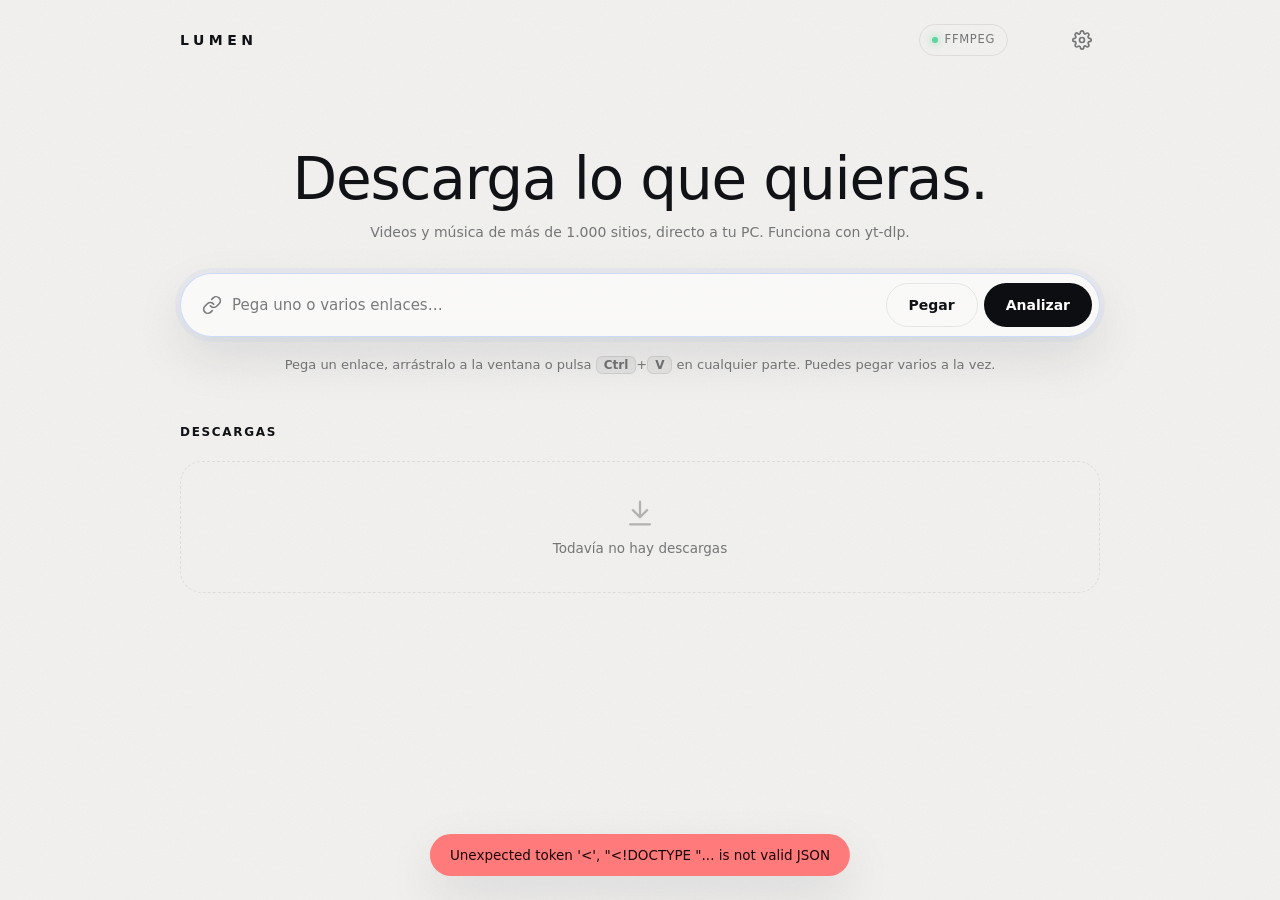
==== web/index.html @ 780bcc33 "Lumen 1.0.0: interfaz de escritorio para yt-dlp Video o audio con tamaño estimado por calidad, fragm" ====
<!doctype html>
<html lang="es">
<head>
<meta charset="utf-8">
<meta name="viewport" content="width=device-width, initial-scale=1">
<title>Lumen</title>
<link rel="icon" href="icon.svg">
<link rel="stylesheet" href="style.css">
</head>
<body class="booting">
<div class="aura" id="aura" aria-hidden="true"><i class="a1"></i><i class="a2"></i><i class="a3"></i></div>
<div class="wrap">
  <header>
    <h1>Lumen</h1>
    <div class="spacer"></div>
    <div class="pill" id="ffpill"><i class="dot" id="ffdot"></i><span id="fftext">ffmpeg</span></div>
    <button class="icon-btn" id="themeBtn" title="Cambiar tema"></button>
    <button class="icon-btn" id="settingsBtn" title="Ajustes"><svg width="20" height="20" viewBox="0 0 24 24" fill="none" stroke="currentColor" stroke-width="2" stroke-linecap="round" stroke-linejoin="round"><circle cx="12" cy="12" r="3"/><path d="M19.4 15a1.65 1.65 0 0 0 .33 1.82l.06.06a2 2 0 1 1-2.83 2.83l-.06-.06a1.65 1.65 0 0 0-1.82-.33 1.65 1.65 0 0 0-1 1.51V21a2 2 0 1 1-4 0v-.09A1.65 1.65 0 0 0 9 19.4a1.65 1.65 0 0 0-1.82.33l-.06.06a2 2 0 1 1-2.83-2.83l.06-.06A1.65 1.65 0 0 0 4.68 15a1.65 1.65 0 0 0-1.51-1H3a2 2 0 1 1 0-4h.09A1.65 1.65 0 0 0 4.6 9a1.65 1.65 0 0 0-.33-1.82l-.06-.06a2 2 0 1 1 2.83-2.83l.06.06A1.65 1.65 0 0 0 9 4.68a1.65 1.65 0 0 0 1-1.51V3a2 2 0 1 1 4 0v.09a1.65 1.65 0 0 0 1 1.51 1.65 1.65 0 0 0 1.82-.33l.06-.06a2 2 0 1 1 2.83 2.83l-.06.06A1.65 1.65 0 0 0 19.4 9a1.65 1.65 0 0 0 1.51 1H21a2 2 0 1 1 0 4h-.09a1.65 1.65 0 0 0-1.51 1z"/></svg></button>
  </header>

  <div class="clip-banner hidden" id="clipBanner">
    <svg width="18" height="18" viewBox="0 0 24 24" fill="none" stroke="currentColor" stroke-width="2" stroke-linecap="round" stroke-linejoin="round"><rect x="8" y="2" width="8" height="4" rx="1"/><path d="M16 4h2a2 2 0 0 1 2 2v14a2 2 0 0 1-2 2H6a2 2 0 0 1-2-2V6a2 2 0 0 1 2-2h2"/></svg>
    <span id="clipText"></span>
    <button class="btn small primary" id="clipUse">Usar</button>
    <button class="icon-btn" id="clipClose" title="Ignorar"><svg width="16" height="16" viewBox="0 0 24 24" fill="none" stroke="currentColor" stroke-width="2.2" stroke-linecap="round"><path d="M18 6 6 18M6 6l12 12"/></svg></button>
  </div>

  <section class="hero" id="hero">
    <h2>Descarga lo que quieras.</h2>
    <p>Videos y música de más de 1.000 sitios, directo a tu PC. Funciona con yt-dlp.</p>
  </section>

  <section class="card url-card" id="urlCard">
    <label class="url-field">
      <svg width="20" height="20" viewBox="0 0 24 24" fill="none" stroke="currentColor" stroke-width="2" stroke-linecap="round" stroke-linejoin="round"><path d="M10 13a5 5 0 0 0 7.54.54l3-3a5 5 0 0 0-7.07-7.07l-1.72 1.71"/><path d="M14 11a5 5 0 0 0-7.54-.54l-3 3a5 5 0 0 0 7.07 7.07l1.71-1.71"/></svg>
      <input id="url" type="text" placeholder="Pega uno o varios enlaces…" autocomplete="off" spellcheck="false" autofocus>
    </label>
    <button class="btn ghost" id="paste">Pegar</button>
    <button class="btn primary" id="analyze">Analizar</button>
  </section>

  <section class="welcome" id="welcome">
    <p>Pega un enlace, arrástralo a la ventana o pulsa <kbd>Ctrl</kbd>+<kbd>V</kbd> en cualquier parte. Puedes pegar varios a la vez.</p>
  </section>

  <section class="card panel skeleton hidden" id="skeleton" aria-label="Analizando enlace">
    <div class="panel-top">
      <div class="media sk"><img id="skThumb" alt=""></div>
      <div class="meta">
        <h2 class="sk-title hidden" id="skTitle"></h2>
        <p class="sub sk-sub hidden" id="skSub"></p>
        <div class="sk line w85 sk-t"></div>
        <div class="sk line w45 sk-t"></div>
        <div class="sk pillsk w40"></div>
        <div class="sk-chips"><i class="sk"></i><i class="sk"></i><i class="sk"></i><i class="sk"></i><i class="sk"></i></div>
        <div class="sk pillsk w100"></div>
        <div class="sk pillsk w100 big"></div>
      </div>
    </div>
  </section>

  <section class="card panel hidden" id="panel">
    <button class="icon-btn panel-close" id="panelClose" title="Cerrar"><svg width="16" height="16" viewBox="0 0 24 24" fill="none" stroke="currentColor" stroke-width="2.2" stroke-linecap="round"><path d="M18 6 6 18M6 6l12 12"/></svg></button>
    <div class="panel-top">
      <div class="media-wrap">
      <canvas class="ambient-glow" id="ambGlow" width="64" height="36" aria-hidden="true"></canvas>
      <div class="media" id="media">
        <img id="thumb" alt="">
        <video id="clipVideo" class="hidden" playsinline disablepictureinpicture></video>
        <div class="pv-wait hidden" id="pvWait"><i class="spin"></i></div>
        <div class="pv-controls hidden" id="pvControls">
          <button class="pv-btn" id="pvPlay" title="Pausa"></button>
          <div class="pv-bar" id="pvBar"><i id="pvFill"></i></div>
          <span id="pvTime">0:00</span>
          <button class="pv-btn" id="pvMute" title="Silenciar"></button>
        </div>
        <span class="badge clip-badge hidden" id="clipBadge"></span>
        <button class="icon-btn media-close hidden" id="clipVideoClose" title="Cerrar vista previa"><svg width="14" height="14" viewBox="0 0 24 24" fill="none" stroke="currentColor" stroke-width="2.4" stroke-linecap="round"><path d="M18 6 6 18M6 6l12 12"/></svg></button>
        <div class="media-loading hidden" id="mediaLoading"><i class="spin"></i><span>Preparando vista previa…</span></div>
        <div class="media-stack"><svg width="40" height="40" viewBox="0 0 24 24" fill="none" stroke="currentColor" stroke-width="1.6" stroke-linecap="round" stroke-linejoin="round"><path d="M10 13a5 5 0 0 0 7.54.54l3-3a5 5 0 0 0-7.07-7.07l-1.72 1.71"/><path d="M14 11a5 5 0 0 0-7.54-.54l-3 3a5 5 0 0 0 7.07 7.07l1.71-1.71"/></svg></div>
        <span class="badge left hidden" id="plbadge"></span>
        <span class="badge hidden" id="dur"></span>
      </div>
      </div>
      <div class="meta">
        <h2 id="title"></h2>
        <p class="sub" id="sub"></p>

        <div class="seg" id="mode">
          <button data-v="video" class="on"><svg width="16" height="16" viewBox="0 0 24 24" fill="none" stroke="currentColor" stroke-width="2" stroke-linecap="round" stroke-linejoin="round"><rect x="2" y="5" width="14" height="14" rx="2"/><path d="m22 8-6 4 6 4V8z"/></svg>Video</button>
          <button data-v="audio"><svg width="16" height="16" viewBox="0 0 24 24" fill="none" stroke="currentColor" stroke-width="2" stroke-linecap="round" stroke-linejoin="round"><path d="M9 18V5l12-2v13"/><circle cx="6" cy="18" r="3"/><circle cx="18" cy="16" r="3"/></svg>Solo audio</button>
        </div>

        <div class="row" id="qualityRow"><label>Calidad</label><div class="chips" id="quality"></div></div>
        <div class="row hidden" id="afmtRow"><label>Formato</label><div class="chips" id="afmt"></div></div>

        <div class="toggles">
          <label class="check"><input type="checkbox" id="meta"> Portada y metadatos</label>
          <label class="check" id="subsWrap"><input type="checkbox" id="subs"> Subtítulos (es/en)</label>
          <label class="check" id="clipWrap"><input type="checkbox" id="clipOn"> Solo un fragmento</label>
        </div>

        <div class="clip hidden" id="clipBody">
          <div class="range" id="range">
            <div class="scrub" id="scrub">
              <div class="scrub-frame" id="scrubFrame"><img id="scrubImg" alt=""><i class="spin"></i></div>
              <span id="scrubTime">0:00</span>
            </div>
            <div class="range-fill" id="rangeFill"></div>
            <input type="range" id="rStart" min="0" step="1" aria-label="Inicio">
            <input type="range" id="rEnd" min="0" step="1" aria-label="Fin">
          </div>
          <div class="clip-times">
            <label>Inicio <input id="tStart" inputmode="numeric"></label>
            <span id="clipLen"></span>
            <label>Fin <input id="tEnd" inputmode="numeric"></label>
          </div>
          <div class="clip-actions">
            <button type="button" class="btn small ghost" id="clipPreview">
              <svg width="14" height="14" viewBox="0 0 24 24" fill="currentColor"><path d="M8 5v14l11-7z"/></svg>
              <span>Ver el fragmento</span>
            </button>
            <span id="clipNote">Pasa el cursor por la barra para ver cada momento</span>
          </div>
        </div>

        <div class="folder">
          <svg width="18" height="18" viewBox="0 0 24 24" fill="none" stroke="currentColor" stroke-width="2" stroke-linecap="round" stroke-linejoin="round"><path d="M3 7a2 2 0 0 1 2-2h4l2 2h8a2 2 0 0 1 2 2v8a2 2 0 0 1-2 2H5a2 2 0 0 1-2-2z"/></svg>
          <span id="folder"></span>
          <button id="pick">Cambiar</button>
        </div>

        <button class="btn primary big" id="download">
          <span class="dl-main">
            <svg width="18" height="18" viewBox="0 0 24 24" fill="none" stroke="currentColor" stroke-width="2.4" stroke-linecap="round" stroke-linejoin="round"><path d="M12 4v11m-5-5 5 5 5-5M5 20h14"/></svg>
            <span id="dlText">Descargar</span>
          </span>
          <span class="dl-done">
            <svg class="checkdraw" width="20" height="20" viewBox="0 0 24 24" fill="none" stroke="currentColor" stroke-width="2.6" stroke-linecap="round" stroke-linejoin="round"><path d="M5 12.5l4.5 4.5L19 7.5"/></svg>
            Añadido a la cola
          </span>
        </button>
      </div>
    </div>

    <div class="entries hidden" id="entriesBox">
      <div class="entries-head">
        <span id="selCount"></span>
        <div class="spacer"></div>
        <button class="link" id="selAll">Todos</button>
        <button class="link" id="selNone">Ninguno</button>
      </div>
      <div class="entries-list" id="entries"></div>
    </div>
  </section>

  <div class="list-head">
    <h3>Descargas</h3><span class="count" id="count"></span>
    <div class="spacer"></div>
    <label class="search hidden" id="searchWrap">
      <svg width="15" height="15" viewBox="0 0 24 24" fill="none" stroke="currentColor" stroke-width="2.2" stroke-linecap="round"><circle cx="11" cy="11" r="7"/><path d="m20 20-3.5-3.5"/></svg>
      <input id="search" placeholder="Buscar en el historial" spellcheck="false">
    </label>
    <button class="link hidden" id="clear">Borrar historial</button>
  </div>
  <div class="jobs" id="jobs"></div>
  <div class="empty" id="empty">
    <svg width="34" height="34" viewBox="0 0 24 24" fill="none" stroke="currentColor" stroke-width="1.6" stroke-linecap="round" stroke-linejoin="round"><path d="M12 4v11m-5-5 5 5 5-5M5 20h14"/></svg>
    <span>Todavía no hay descargas</span>
  </div>
  <div class="empty hidden" id="noResults"><span>Nada coincide con tu búsqueda</span></div>
</div>

<div class="drop" id="drop"><div><svg width="44" height="44" viewBox="0 0 24 24" fill="none" stroke="currentColor" stroke-width="1.8" stroke-linecap="round" stroke-linejoin="round"><path d="M12 4v11m-5-5 5 5 5-5M5 20h14"/></svg>Suelta el enlace aquí</div></div>

<dialog id="settings">
  <form method="dialog" class="settings">
    <div class="settings-head">
      <h2>Ajustes</h2>
      <button type="button" class="icon-btn" id="settingsClose" title="Cerrar"><svg width="18" height="18" viewBox="0 0 24 24" fill="none" stroke="currentColor" stroke-width="2.2" stroke-linecap="round"><path d="M18 6 6 18M6 6l12 12"/></svg></button>
    </div>

    <div class="field">
      <label>Tema</label>
      <div class="seg small" id="sTheme"><button type="button" data-v="system">Sistema</button><button type="button" data-v="light">Claro</button><button type="button" data-v="dark">Oscuro</button></div>
    </div>
    <div class="field">
      <label>Descargas a la vez</label>
      <div class="seg small" id="sParallel"><button type="button" data-v="1">1</button><button type="button" data-v="2">2</button><button type="button" data-v="3">3</button><button type="button" data-v="4">4</button><button type="button" data-v="5">5</button></div>
    </div>
    <div class="field">
      <label for="sRate">Límite de velocidad</label>
      <div class="inline"><input type="number" id="sRate" min="0" step="0.5"> <span>MB/s · 0 = sin límite</span></div>
    </div>
    <div class="field">
      <label for="sTemplate">Nombre de los archivos</label>
      <select id="sTemplate">
        <option value="title_id">Título [id]</option>
        <option value="title">Título</option>
        <option value="channel_title">Canal - Título</option>
        <option value="date_title">Fecha Título</option>
        <option value="custom">Personalizado…</option>
      </select>
      <input id="sCustom" class="hidden" placeholder="%(uploader)s/%(title)s" spellcheck="false">
      <small id="sTemplateHint"></small>
    </div>
    <div class="field">
      <label for="sCookies">Usar sesión del navegador</label>
      <select id="sCookies">
        <option value="">No usar</option>
        <option value="firefox">Firefox</option>
        <option value="chrome">Chrome</option>
        <option value="edge">Edge</option>
        <option value="brave">Brave</option>
        <option value="opera">Opera</option>
        <option value="vivaldi">Vivaldi</option>
      </select>
      <small>Para videos privados, con restricción de edad o solo para miembros. Con Chrome, Edge o Brave, el navegador tiene que estar cerrado; Firefox funciona abierto.</small>
    </div>
    <div class="field toggles col">
      <label class="check"><input type="checkbox" id="sNotify"> Notificar cuando termine una descarga</label>
      <label class="check"><input type="checkbox" id="sSound"> Sonido al terminar</label>
      <label class="check"><input type="checkbox" id="sClipboard"> Detectar enlaces copiados</label>
      <label class="check"><input type="checkbox" id="sAmbient"> Modo ambiente: el fondo toma los colores del video</label>
    </div>
    <div class="field version">
      <span id="sVersion"></span>
      <button type="button" class="btn small ghost" id="update">Buscar actualización</button>
    </div>
  </form>
</dialog>

<div class="toast" id="toast"></div>
<script src="app.js"></script>
</body>
</html>
---- web/style.css ----
/* ==========================================================================
   Tema: cambia estas variables para re-estilizar toda la app.
   Estilo "aura": fondo negro que se ilumina con los colores de cada video,
   superficies de cristal, tipografía fina y botones píldora blancos.
   ========================================================================== */
:root {
  --font: "Segoe UI Variable Text", "Segoe UI", system-ui, -apple-system, sans-serif;
  --font-display: "Segoe UI Variable Display", "Segoe UI", system-ui, -apple-system, sans-serif;
  --radius: 22px;
  --radius-md: 14px;
  --radius-sm: 10px;
  --pill: 999px;

  --bg: #000;
  /* Luces del fondo: apagadas hasta que hay un video; el modo ambiente las
     enciende con sus colores (ver paintAmbient en app.js). */
  --aura-1: rgba(0, 0, 0, 0);
  --aura-2: rgba(0, 0, 0, 0);
  --aura-3: rgba(0, 0, 0, 0);
  --surface: rgba(255, 255, 255, .045);
  --surface-solid: #111216;
  --surface-2: rgba(255, 255, 255, .06);
  --surface-3: rgba(255, 255, 255, .11);
  --border: rgba(255, 255, 255, .09);
  --text: #f4f5f8;
  --muted: rgba(235, 238, 245, .55);
  --accent: #ff8a3d;
  --accent-2: #5b8dff;
  --grad: linear-gradient(90deg, #ff7a1a, #ff9b55 35%, #7aa2ff 70%, #4f7cff);
  --accent-soft: rgba(255, 255, 255, .08);
  --primary-bg: #fff;
  --primary-fg: #0a0a0c;
  --ok: #5fd4a0;
  --warn: #f5b84a;
  --err: #ff7a7a;
  --shadow: 0 20px 60px rgba(0, 0, 0, .45);
  --overlay: rgba(4, 4, 6, .65);
  --blur: blur(22px) saturate(140%);
  color-scheme: dark;
}
@media (prefers-color-scheme: light) {
  :root:not([data-theme="dark"]) {
    --bg: #f2f1ef;
    --surface: rgba(255, 255, 255, .62);
    --surface-solid: #fbfbfa;
    --surface-2: rgba(10, 12, 20, .05);
    --surface-3: rgba(10, 12, 20, .10);
    --border: rgba(10, 12, 20, .08);
    --text: #111216;
    --muted: rgba(17, 18, 22, .55);
    --accent: #e8661a;
    --accent-2: #3d6cf0;
    --accent-soft: rgba(10, 12, 20, .06);
    --primary-bg: #0d0e12;
    --primary-fg: #fff;
    --shadow: 0 20px 50px rgba(30, 30, 40, .10);
    --overlay: rgba(242, 241, 239, .7);
    color-scheme: light;
  }
}
:root[data-theme="light"] {
  --bg: #f2f1ef;
  --surface: rgba(255, 255, 255, .62);
  --surface-solid: #fbfbfa;
  --surface-2: rgba(10, 12, 20, .05);
  --surface-3: rgba(10, 12, 20, .10);
  --border: rgba(10, 12, 20, .08);
  --text: #111216;
  --muted: rgba(17, 18, 22, .55);
  --accent: #e8661a;
  --accent-2: #3d6cf0;
  --accent-soft: rgba(10, 12, 20, .06);
  --primary-bg: #0d0e12;
  --primary-fg: #fff;
  --shadow: 0 20px 50px rgba(30, 30, 40, .10);
  --overlay: rgba(242, 241, 239, .7);
  color-scheme: light;
}

/* Registradas como colores para que el cambio de tono (tema o modo ambiente)
   sea un fundido suave en lugar de un salto. */
@property --aura-1 { syntax: "<color>"; inherits: true; initial-value: transparent; }
@property --aura-2 { syntax: "<color>"; inherits: true; initial-value: transparent; }
@property --aura-3 { syntax: "<color>"; inherits: true; initial-value: transparent; }
/* lento a propósito: las luces se encienden y apagan poco a poco */
:root { transition: --aura-1 2.2s ease, --aura-2 2.4s ease, --aura-3 2.6s ease; }

/* ==========================================================================
   Base
   ========================================================================== */
* { box-sizing: border-box; }
html, body { margin: 0; }
body {
  background: var(--bg);
  color: var(--text);
  font: 15px/1.5 var(--font);
  min-height: 100vh;
  -webkit-font-smoothing: antialiased;
}
button, input, select { font: inherit; color: inherit; }
button { cursor: pointer; border: 0; background: none; }
button:disabled { cursor: not-allowed; opacity: .45; }
:focus-visible { outline: 2px solid var(--accent-2); outline-offset: 2px; }
.hidden { display: none !important; }
.spacer { flex: 1; }
kbd { font: 600 12px var(--font); padding: 1px 7px; border-radius: 6px; background: var(--surface-2); border: 1px solid var(--border); }
code { font-size: 11.5px; padding: 0 4px; border-radius: 4px; background: var(--surface-2); }
::-webkit-scrollbar { width: 10px; height: 10px; }
::-webkit-scrollbar-thumb { background: var(--surface-3); border-radius: 99px; border: 2px solid transparent; background-clip: padding-box; }

/* luces difusas de fondo */
.aura { position: fixed; inset: 0; z-index: -1; overflow: hidden; pointer-events: none; }
.aura i { position: absolute; border-radius: 50%; will-change: transform; }
.aura .a1 { width: 75vmax; height: 55vmax; left: -18vmax; bottom: -24vmax;
  background: radial-gradient(closest-side, var(--aura-1), transparent); animation: drift1 26s ease-in-out infinite alternate; }
.aura .a2 { width: 65vmax; height: 60vmax; right: -24vmax; top: -10vmax;
  background: radial-gradient(closest-side, var(--aura-2), transparent); animation: drift2 32s ease-in-out infinite alternate; }
.aura .a3 { width: 40vmax; height: 30vmax; left: 30vw; top: 35vh;
  background: radial-gradient(closest-side, var(--aura-3), transparent); animation: drift3 22s ease-in-out infinite alternate; }
@keyframes drift1 { to { transform: translate(12vw, -10vh) rotate(25deg) scale(1.1); } }
@keyframes drift2 { to { transform: translate(-10vw, 14vh) rotate(-20deg) scale(.92); } }
@keyframes drift3 { to { transform: translate(-18vw, -12vh) scale(1.25); } }
/* grano sutil para que el degradado no tenga bandas */
.aura::after { content: ""; position: absolute; inset: 0; opacity: .06; mix-blend-mode: overlay;
  background-image: url("data:image/svg+xml,%3Csvg xmlns='http://www.w3.org/2000/svg' width='140' height='140'%3E%3Cfilter id='n'%3E%3CfeTurbulence type='fractalNoise' baseFrequency='.9' numOctaves='2'/%3E%3C/filter%3E%3Crect width='100%25' height='100%25' filter='url(%23n)'/%3E%3C/svg%3E"); }
.aura.busy .a1, .aura.busy .a2 { animation-duration: 9s, 11s; }

.wrap { max-width: 960px; margin: 0 auto; padding: 0 20px 60px; position: relative; }

/* header */
header { display: flex; align-items: center; gap: 10px; padding: 22px 0 10px; }
header h1 { font: 600 14px/1 var(--font); letter-spacing: .32em; text-transform: uppercase; margin: 0; transition: text-shadow .4s; }
header h1.busy { animation: glowtext 2.4s ease-in-out infinite; }
@keyframes glowtext { 50% { text-shadow: 0 0 14px rgba(255, 138, 61, .7), 0 0 28px rgba(91, 141, 255, .45); } }
header h1 span { color: var(--muted); font-weight: 400; }
.pill { display: inline-flex; align-items: center; gap: 7px; padding: 6px 12px; border-radius: var(--pill);
  border: 1px solid var(--border); font-size: 11.5px; letter-spacing: .06em; text-transform: uppercase; color: var(--muted); }
.dot { width: 6px; height: 6px; border-radius: 50%; background: var(--ok); box-shadow: 0 0 8px var(--ok); }
.dot.bad { background: var(--warn); box-shadow: 0 0 8px var(--warn); }

/* bienvenida */
.hero { text-align: center; padding: 9vh 0 30px; }
.hero h2 { font: 300 clamp(36px, 6vw, 58px)/1.05 var(--font-display); letter-spacing: -.02em; margin: 0 0 12px; }
.hero p { margin: 0; color: var(--muted); font-size: 14px; }

/* botones */
.btn { display: inline-flex; align-items: center; justify-content: center; gap: 8px; height: 44px; padding: 0 22px;
  border-radius: var(--pill); font-weight: 600; font-size: 14px; transition: background .15s, transform .1s, opacity .15s, box-shadow .2s; white-space: nowrap; }
.btn:active:not(:disabled) { transform: scale(.97); }
.btn.ghost { background: transparent; border: 1px solid var(--border); }
.btn.ghost:hover:not(:disabled) { background: var(--surface-2); }
.btn.primary { background: var(--primary-bg); color: var(--primary-fg); }
.btn.primary:hover:not(:disabled) { box-shadow: 0 0 0 4px var(--surface-3), 0 8px 30px rgba(120, 150, 255, .25); }
.btn.big { height: 52px; font-size: 15px; width: 100%; }
.btn.small { height: 32px; padding: 0 14px; font-size: 12.5px; }
.icon-btn { width: 36px; height: 36px; border-radius: 50%; display: grid; place-items: center; color: var(--muted); flex: none; transition: background .15s, color .15s; }
.icon-btn:hover { background: var(--surface-2); color: var(--text); }
.link { color: var(--muted); font-size: 12.5px; padding: 4px 2px; }
.link:hover { color: var(--text); }
.spin { width: 15px; height: 15px; border: 2px solid currentColor; border-right-color: transparent; border-radius: 50%; animation: spin .7s linear infinite; }
@keyframes spin { to { transform: rotate(360deg); } }
@keyframes rise { from { opacity: 0; transform: translateY(8px); } to { opacity: 1; transform: none; } }

.card { background: var(--surface); border: 1px solid var(--border); border-radius: var(--radius);
  box-shadow: var(--shadow); backdrop-filter: var(--blur); -webkit-backdrop-filter: var(--blur); }

/* aviso de portapapeles */
.clip-banner { display: flex; align-items: center; gap: 10px; padding: 7px 7px 7px 16px; margin: 0 auto 14px; max-width: 640px;
  border-radius: var(--pill); background: var(--surface); border: 1px solid var(--border); backdrop-filter: var(--blur);
  font-size: 13px; animation: rise .3s ease; }
.clip-banner svg { color: var(--accent-2); flex: none; }
.clip-banner span { flex: 1; min-width: 0; overflow: hidden; text-overflow: ellipsis; white-space: nowrap; }
.clip-banner .icon-btn { width: 30px; height: 30px; }

/* entrada de enlace */
.url-card { padding: 7px; display: flex; gap: 6px; align-items: center; border-radius: var(--pill); }
.url-field { flex: 1; display: flex; align-items: center; gap: 10px; padding: 0 14px; min-width: 0; cursor: text; }
.url-field svg { flex: none; color: var(--muted); }
.url-field input { flex: 1; min-width: 0; background: none; border: 0; outline: 0; padding: 13px 0; font-size: 15px; }
.url-field input::placeholder { color: var(--muted); }

.welcome { text-align: center; color: var(--muted); font-size: 13px; padding: 18px 10px 0; }
.welcome p { margin: 0; }

/* panel de análisis */
.panel { margin-top: 18px; padding: 18px; position: relative; animation: rise .3s ease; }
.panel-close { position: absolute; top: 12px; right: 12px; width: 30px; height: 30px; }
.panel-top { display: grid; grid-template-columns: 320px minmax(0, 1fr); gap: 24px; }
.media { position: relative; border-radius: var(--radius-md); overflow: hidden; background: var(--surface-2); aspect-ratio: 16/9; align-self: start; }
/* modo ambiente: el fotograma difuminado se derrama alrededor del video */
.media-wrap { position: relative; align-self: start; }
.media-wrap .media { z-index: 1; }
.ambient-glow { position: absolute; left: -18%; top: -26%; width: 136%; height: 152%; z-index: 0; pointer-events: none;
  filter: blur(40px) saturate(1.7); opacity: 0; transition: opacity 2s ease; border-radius: 50px; }
.ambient-glow.on { opacity: .95; }
:root[data-theme="light"] .ambient-glow.on { opacity: .5; }
@media (prefers-color-scheme: light) { :root:not([data-theme="dark"]) .ambient-glow.on { opacity: .5; } }
.media img { width: 100%; height: 100%; object-fit: cover; display: block; }
.media-stack { position: absolute; inset: 0; display: none; place-items: center; color: var(--muted); }
.panel[data-kind="bulk"] .media img { display: none; }
.panel[data-kind="bulk"] .media-stack { display: grid; }
.badge { position: absolute; right: 8px; bottom: 8px; background: rgba(0, 0, 0, .6); backdrop-filter: blur(8px); color: #fff; font-size: 11.5px; font-weight: 600;
  padding: 2px 8px; border-radius: var(--pill); }
.badge.left { left: 8px; right: auto; background: #fff; color: #0a0a0c; }
.meta h2 { margin: 0 34px 4px 0; font: 400 21px/1.25 var(--font-display); letter-spacing: -.01em;
  display: -webkit-box; -webkit-line-clamp: 2; -webkit-box-orient: vertical; overflow: hidden; }
.sub { margin: 0 0 16px; color: var(--muted); font-size: 13px; }

.seg { display: inline-flex; padding: 4px; border: 1px solid var(--border); border-radius: var(--pill); gap: 2px; margin-bottom: 14px; }
.seg button { padding: 6px 16px; border-radius: var(--pill); font-weight: 600; font-size: 13.5px; color: var(--muted); display: inline-flex; gap: 7px; align-items: center; transition: background .15s, color .15s; }
.seg button:hover { color: var(--text); }
.seg button.on { background: var(--primary-bg); color: var(--primary-fg); }
.seg.small { margin: 0; }
.seg.small button { padding: 5px 13px; font-size: 12.5px; }

.row { display: flex; align-items: flex-start; gap: 12px; margin-bottom: 12px; }
.row > label { width: 64px; flex: none; color: var(--muted); font-size: 12px; letter-spacing: .04em; text-transform: uppercase; padding-top: 10px; }
.chips { display: flex; flex-wrap: wrap; gap: 6px; }
.chip { display: inline-flex; flex-direction: column; align-items: center; justify-content: center; min-width: 64px; min-height: 40px;
  padding: 5px 12px; border-radius: var(--radius-sm); border: 1px solid var(--border); line-height: 1.25; position: relative; transition: background .15s, border-color .15s; }
.chip:hover { background: var(--surface-2); }
.chip b { font-size: 13px; font-weight: 600; }
.chip small { font-size: 10.5px; color: var(--muted); font-variant-numeric: tabular-nums; }
.chip .tags { position: absolute; top: -7px; right: -5px; display: flex; gap: 2px; }
.chip .tags i { font: 700 9px/1 var(--font); font-style: normal; padding: 2px 5px; border-radius: var(--pill); background: var(--surface-solid); border: 1px solid var(--border); color: var(--text); }
.chip .tags i.hdr { background: var(--grad); color: #fff; border: 0; }
.chip.on { background: var(--primary-bg); border-color: var(--primary-bg); }
.chip.on b, .chip.on small { color: var(--primary-fg); }
.chip.on small { opacity: .6; }

.toggles { display: flex; flex-wrap: wrap; gap: 8px 18px; margin: 4px 0 14px; }
.toggles.col { flex-direction: column; gap: 12px; }
.check { display: inline-flex; align-items: center; gap: 9px; font-size: 13.5px; cursor: pointer; user-select: none; }
.check input { appearance: none; width: 34px; height: 20px; border-radius: 999px; background: var(--surface-3); position: relative; cursor: pointer; transition: background .2s; margin: 0; flex: none; }
.check input::after { content: ""; position: absolute; top: 3px; left: 3px; width: 14px; height: 14px; border-radius: 50%; background: #fff;
  transition: transform .35s cubic-bezier(.3, 1.6, .5, 1), width .2s; box-shadow: 0 1px 3px rgba(0, 0, 0, .3); }
.check input:active::after { width: 18px; }
.check input:checked:active::after { transform: translateX(10px); }
.check input:checked { background: var(--grad); }
.check input:checked::after { transform: translateX(14px); }
.check.off { opacity: .35; pointer-events: none; }

/* fragmento */
.clip { margin: -4px 0 14px; padding: 14px 16px 10px; background: var(--surface-2); border-radius: var(--radius-md); animation: rise .2s ease; }
.range { position: relative; height: 22px; }
.range::before { content: ""; position: absolute; left: 0; right: 0; top: 10px; height: 3px; border-radius: 99px; background: var(--surface-3); }
.range-fill { position: absolute; top: 10px; height: 3px; border-radius: 99px; background: var(--grad); }
.range input { position: absolute; inset: 0; width: 100%; margin: 0; appearance: none; background: none; pointer-events: none; }
.range input::-webkit-slider-thumb { appearance: none; pointer-events: auto; width: 18px; height: 18px; border-radius: 50%;
  background: #fff; border: 0; cursor: grab; box-shadow: 0 0 0 4px rgba(255, 255, 255, .15), 0 2px 8px rgba(0, 0, 0, .4); }
.range input::-moz-range-thumb { pointer-events: auto; width: 18px; height: 18px; border-radius: 50%; background: #fff; border: 0; cursor: grab; }
.clip-times { display: flex; align-items: center; justify-content: space-between; gap: 10px; margin-top: 8px; font-size: 12px; color: var(--muted); }
.clip-times input { width: 76px; margin-left: 6px; padding: 4px 8px; border-radius: var(--pill); border: 1px solid var(--border); background: transparent;
  text-align: center; font-variant-numeric: tabular-nums; outline: 0; }
.clip-times input:focus { border-color: var(--accent-2); }
.clip-times input.bad { border-color: var(--err); }
#clipLen { font-weight: 600; color: var(--text); }
.range { height: 28px; cursor: pointer; }
.range::before { top: 13px; }
.range-fill { top: 13px; }
.clip-actions { display: flex; align-items: center; gap: 10px; margin-top: 10px; font-size: 12px; color: var(--muted); }
.clip-actions .btn { flex: none; }

/* fotograma flotante sobre el deslizador */
.scrub { position: absolute; bottom: calc(100% + 10px); left: 0; z-index: 5; display: flex; flex-direction: column; align-items: center; gap: 6px;
  pointer-events: none; opacity: 0; transform: translateX(-50%) translateY(8px) scale(.9); transform-origin: 50% 100%;
  transition: opacity .15s, transform .3s cubic-bezier(.3, 1.4, .5, 1); }
.scrub.show { opacity: 1; transform: translateX(-50%); }
.scrub-frame { position: relative; width: 192px; aspect-ratio: 16 / 9; border-radius: 12px; overflow: hidden; background-color: #000; background-repeat: no-repeat;
  border: 1px solid rgba(255, 255, 255, .2); box-shadow: 0 14px 40px rgba(0, 0, 0, .55), 0 0 0 4px rgba(0, 0, 0, .15); }
.scrub-frame img { position: absolute; inset: 0; width: 100%; height: 100%; object-fit: cover; opacity: 0; transition: opacity .25s, filter .25s; }
.scrub-frame img.on { opacity: 1; }
.scrub-frame img.on.stale { filter: brightness(.6) blur(1px); }
.scrub-frame .spin { position: absolute; right: 7px; top: 7px; width: 13px; height: 13px; color: #fff; opacity: 0; transition: opacity .2s; }
.scrub-frame.loading .spin { opacity: .9; }
.scrub span { font: 600 12px/1 var(--font); padding: 5px 10px; border-radius: var(--pill); background: var(--primary-bg); color: var(--primary-fg);
  font-variant-numeric: tabular-nums; box-shadow: 0 4px 14px rgba(0, 0, 0, .3); }

/* vista previa del fragmento dentro de la miniatura */
.media video { position: absolute; inset: 0; width: 100%; height: 100%; object-fit: contain; background: #000; }
.media.playing #thumb, .media.playing #dur, .media.playing #plbadge { visibility: hidden; }
.media .clip-badge { left: 8px; right: auto; top: 8px; bottom: auto; background: var(--grad); color: #fff; z-index: 2; }
.media-close { position: absolute !important; top: 6px; right: 6px; width: 28px; height: 28px; z-index: 2; color: #fff; background: rgba(0, 0, 0, .55); backdrop-filter: blur(6px); }
.media-close:hover { background: rgba(0, 0, 0, .8); color: #fff; }
.media-loading { position: absolute; inset: 0; z-index: 3; display: grid; place-content: center; justify-items: center; gap: 10px;
  background: rgba(0, 0, 0, .5); backdrop-filter: blur(8px); color: #fff; font-size: 13px; }
.media-loading .spin { width: 26px; height: 26px; border-width: 2.5px; }
.media video { cursor: pointer; }
.pv-wait { position: absolute; inset: 0; display: grid; place-items: center; z-index: 2; pointer-events: none; }
.pv-wait .spin { width: 26px; height: 26px; border-width: 2.5px; color: #fff; filter: drop-shadow(0 2px 6px rgba(0, 0, 0, .6)); }
.pv-controls { position: absolute; left: 8px; right: 8px; bottom: 8px; z-index: 2; display: flex; align-items: center; gap: 8px;
  padding: 5px 8px; border-radius: var(--pill); background: rgba(0, 0, 0, .55); backdrop-filter: blur(10px); color: #fff;
  font-size: 11.5px; font-variant-numeric: tabular-nums; opacity: .0; transform: translateY(4px); transition: opacity .2s, transform .25s; }
.media.playing:hover .pv-controls, .media.playing .pv-controls:focus-within { opacity: 1; transform: none; }
.pv-btn { width: 24px; height: 24px; border-radius: 50%; display: grid; place-items: center; color: #fff; flex: none; }
.pv-btn:hover { background: rgba(255, 255, 255, .15); }
.pv-bar { flex: 1; height: 4px; border-radius: 99px; background: rgba(255, 255, 255, .25); cursor: pointer; position: relative; }
.pv-bar::before { content: ""; position: absolute; inset: -8px 0; } /* zona de clic más alta */
.pv-bar i { display: block; height: 100%; width: 0; border-radius: 99px; background: var(--grad); }
#pvTime { white-space: nowrap; opacity: .9; }
.media.loading-preview { box-shadow: 0 0 0 1px rgba(255, 255, 255, .1), 0 0 40px rgba(255, 138, 61, .25), 0 0 60px rgba(91, 141, 255, .2); }

.folder { display: flex; align-items: center; gap: 10px; padding: 10px 14px; border: 1px solid var(--border); border-radius: var(--pill); margin-bottom: 14px; font-size: 13px; }
.folder svg { color: var(--muted); flex: none; }
.folder span { flex: 1; min-width: 0; overflow: hidden; text-overflow: ellipsis; white-space: nowrap; direction: rtl; text-align: left; }
.folder button { font-weight: 600; font-size: 12.5px; text-decoration: underline; text-underline-offset: 3px; text-decoration-color: var(--muted); }
.folder button:hover { text-decoration-color: currentColor; }

/* lista de videos (playlist / varios enlaces) */
.entries { margin-top: 18px; border-top: 1px solid var(--border); padding-top: 12px; }
.entries-head { display: flex; align-items: center; gap: 10px; font-size: 12.5px; color: var(--muted); margin-bottom: 6px; }
.entries-list { max-height: 330px; overflow-y: auto; margin: 0 -6px; padding: 0 6px; }
.entry { display: grid; grid-template-columns: auto 30px 72px minmax(0, 1fr) auto; align-items: center; gap: 10px; padding: 6px 8px;
  border-radius: var(--radius-sm); cursor: pointer; user-select: none; }
.entry:hover { background: var(--surface-2); }
.entry.off { opacity: .4; }
.entry input { width: 17px; height: 17px; accent-color: var(--accent); margin: 0; cursor: pointer; }
.entry .n { color: var(--muted); font-size: 12px; text-align: right; font-variant-numeric: tabular-nums; }
.entry img, .entry .ph { width: 72px; aspect-ratio: 16/9; object-fit: cover; border-radius: 7px; background: var(--surface-3); display: block; }
.entry .t { font-size: 13.5px; white-space: nowrap; overflow: hidden; text-overflow: ellipsis; }
.entry .d { color: var(--muted); font-size: 12px; font-variant-numeric: tabular-nums; }
.panel[data-kind="bulk"] .entry { grid-template-columns: 30px minmax(0, 1fr) auto; cursor: default; }
.entry .icon-btn { width: 28px; height: 28px; }

/* historial */
.list-head { display: flex; align-items: center; gap: 10px; margin: 40px 0 12px; min-height: 34px; }
.list-head h3 { margin: 0; font: 600 12px/1 var(--font); letter-spacing: .14em; text-transform: uppercase; }
.count { color: var(--muted); font-size: 12px; }
.search { display: flex; align-items: center; gap: 7px; padding: 0 14px; height: 34px; border-radius: var(--pill); border: 1px solid var(--border); color: var(--muted); width: 230px; }
.search:focus-within { border-color: var(--accent-2); }
.search input { flex: 1; min-width: 0; border: 0; outline: 0; background: none; font-size: 13px; }
.jobs { display: flex; flex-direction: column; gap: 10px; }
.job { display: grid; grid-template-columns: 112px minmax(0, 1fr) auto; gap: 16px; align-items: center; padding: 12px 14px 12px 12px; border-radius: 18px; box-shadow: none;
  position: relative; overflow: hidden; transition: background-color .3s, border-color .3s; }
.job .thumb { width: 112px; aspect-ratio: 16/9; border-radius: 10px; overflow: hidden; background: var(--surface-2); position: relative; }
.job .thumb img { width: 100%; height: 100%; object-fit: cover; display: block; }
.job .kind { position: absolute; left: 5px; bottom: 5px; background: rgba(0, 0, 0, .6); backdrop-filter: blur(6px); color: #fff; font-size: 9.5px; font-weight: 700; padding: 2px 7px; border-radius: var(--pill); text-transform: uppercase; letter-spacing: .08em; }
.job .play { position: absolute; inset: 0; display: grid; place-items: center; background: rgba(0, 0, 0, .4); color: #fff; opacity: 0; transition: opacity .15s; }
.job.playable .thumb { cursor: pointer; }
.job.playable .thumb:hover .play { opacity: 1; }
.jbody { min-width: 0; }
.jtitle { font-weight: 500; font-size: 14px; white-space: nowrap; overflow: hidden; text-overflow: ellipsis; }
.jsub { font-size: 12px; color: var(--muted); white-space: nowrap; overflow: hidden; text-overflow: ellipsis; margin-top: 1px; }
.jsub .cut { color: var(--accent); font-weight: 600; }
.bar { height: 3px; border-radius: 99px; background: var(--surface-3); overflow: hidden; margin-top: 10px; }
.bar i { display: block; height: 100%; width: 0; border-radius: 99px; background: var(--grad); background-size: 300px 100%; transition: width .4s ease;
  box-shadow: 0 0 12px rgba(120, 150, 255, .6); }
.job.processing .bar i { background: linear-gradient(90deg, #ff7a1a, #7aa2ff, #ff7a1a); background-size: 200% 100%; animation: shimmer 1.2s linear infinite; }
@keyframes shimmer { to { background-position: -200% 0; } }
.job.queued .bar i { width: 100% !important; background: repeating-linear-gradient(-45deg, var(--surface-3) 0 6px, transparent 6px 12px); box-shadow: none; }
.job.done .bar, .job.error .bar, .job.cancelled .bar { display: none; }
.jmeta { display: flex; justify-content: space-between; gap: 12px; margin-top: 7px; font-size: 12px; color: var(--muted); }
.jmeta .st { white-space: nowrap; overflow: hidden; text-overflow: ellipsis; }
.job.done .st { color: var(--ok); font-weight: 600; }
.job.error .st { color: var(--err); white-space: normal; }
.jmeta .nums { white-space: nowrap; font-variant-numeric: tabular-nums; }
.jact { display: flex; gap: 2px; }
.empty { display: flex; flex-direction: column; align-items: center; gap: 8px; color: var(--muted); padding: 34px 20px; border: 1px dashed var(--border); border-radius: var(--radius); font-size: 13.5px; }
.empty svg { opacity: .5; }

/* arrastrar y soltar */
.drop { position: fixed; inset: 0; z-index: 50; display: grid; place-items: center; background: var(--overlay); backdrop-filter: blur(10px);
  opacity: 0; pointer-events: none; transition: opacity .15s; }
.drop > div { display: flex; flex-direction: column; align-items: center; gap: 12px; padding: 44px 64px; border: 1.5px dashed var(--text);
  border-radius: 28px; font: 300 22px var(--font-display); }
body.dragging .drop { opacity: 1; }

/* ajustes */
dialog { border: 1px solid var(--border); border-radius: 26px; padding: 0; background: var(--surface-solid); color: var(--text);
  box-shadow: 0 30px 90px rgba(0, 0, 0, .5); width: min(480px, calc(100vw - 32px)); max-height: calc(100vh - 40px); }
dialog::backdrop { background: var(--overlay); backdrop-filter: blur(6px); }
dialog[open] { animation: rise .2s ease; }
.settings { padding: 18px 24px 22px; }
.settings-head { display: flex; align-items: center; justify-content: space-between; margin-bottom: 6px; }
.settings h2 { font: 300 24px var(--font-display); margin: 0; }
.field { display: flex; flex-direction: column; gap: 8px; padding: 13px 0; border-bottom: 1px solid var(--border); }
.field:last-child { border-bottom: 0; padding-bottom: 0; }
.field > label { font-size: 11.5px; font-weight: 600; letter-spacing: .08em; text-transform: uppercase; color: var(--muted); }
.field small { color: var(--muted); font-size: 12px; line-height: 1.45; }
.field select, .field input:not([type=checkbox]) { font-size: 14px; height: 38px; padding: 0 14px; border-radius: var(--pill); border: 1px solid var(--border); background: var(--surface-2); outline: 0; }
.field select:focus, .field input:not([type=checkbox]):focus { border-color: var(--accent-2); }
.field select option { background: var(--surface-solid); }
.field .inline { display: flex; align-items: center; gap: 10px; color: var(--muted); font-size: 13px; }
.field .inline input { width: 96px; }
.field.version { flex-direction: row; align-items: center; justify-content: space-between; color: var(--muted); font-size: 12.5px; }

.toast { position: fixed; left: 50%; bottom: 24px; transform: translate(-50%, 30px) scale(.9); opacity: 0; pointer-events: none; z-index: 60;
  background: var(--primary-bg); color: var(--primary-fg); padding: 11px 20px; border-radius: var(--pill); box-shadow: var(--shadow);
  font-size: 13.5px; font-weight: 500; max-width: min(560px, calc(100vw - 32px));
  transition: opacity .25s, transform .5s cubic-bezier(.2, 1.5, .4, 1); }
.toast.show { opacity: 1; transform: translate(-50%, 0) scale(1); }
.toast.err { background: var(--err); color: #1a0505; }

/* ==========================================================================
   Animaciones de las acciones
   ========================================================================== */

/* arranque: nada se ve hasta que todo está listo (body.booting); después,
   body.intro orquesta la entrada y body.ready deja entradas más cortas para
   cuando la bienvenida vuelve a aparecer */
@keyframes fadein { from { opacity: 0; } }
@keyframes wordIn { from { opacity: 0; transform: translateY(.45em); filter: blur(12px); } }
@keyframes introDown { from { opacity: 0; transform: translateY(-14px); } }
@keyframes introCard { from { opacity: 0; transform: translateY(18px) scale(.965); } }
.aura { transition: opacity 1.8s ease, scale 2.6s cubic-bezier(.2, .8, .2, 1); }
body.booting .aura { opacity: 0; scale: 1.25; }
body.booting .wrap { opacity: 0; }
.hero h2 .w { display: inline-block; }

body.intro header { animation: introDown .9s .1s cubic-bezier(.2, .8, .2, 1) both; }
body.intro .hero h2 .w, body.ready .hero h2 .w { animation: wordIn .95s cubic-bezier(.2, .8, .2, 1) both; }
body.intro .hero h2 .w { animation-delay: calc(.3s + var(--i) * .09s); }
body.ready .hero h2 .w { animation-duration: .6s; animation-delay: calc(var(--i) * .04s); }
body.intro .hero p { animation: rise .9s .75s cubic-bezier(.2, .8, .2, 1) both; }
body.ready .hero p { animation: rise .6s .18s cubic-bezier(.2, .8, .2, 1) both; }
body.intro .url-card { animation: introCard 1.1s .85s cubic-bezier(.2, .8, .2, 1) both; }
body.intro .welcome { animation: rise .9s 1.05s cubic-bezier(.2, .8, .2, 1) both; }
body.ready .welcome { animation: rise .6s .25s cubic-bezier(.2, .8, .2, 1) both; }
body.intro .list-head { animation: rise .9s 1.15s cubic-bezier(.2, .8, .2, 1) both; }
body.intro #empty { animation: rise .9s 1.25s cubic-bezier(.2, .8, .2, 1) both; }

/* onda al pulsar */
.btn, .seg button, .icon-btn:not(.panel-close) { position: relative; }
.btn, .seg button, .icon-btn { overflow: hidden; isolation: isolate; }
.ripple { position: absolute; border-radius: 50%; background: currentColor; opacity: .22; transform: scale(0); pointer-events: none; z-index: -1;
  animation: ripple .65s cubic-bezier(.2, .8, .2, 1) forwards; }
@keyframes ripple { to { transform: scale(1); opacity: 0; } }
.icon-btn svg { transition: transform .35s cubic-bezier(.3, 1.5, .5, 1); }
.icon-btn:active svg { transform: scale(.85); }
#settingsBtn:hover svg { transform: rotate(75deg); }

/* píldora deslizante de los selectores */
.seg { position: relative; }
.seg-ind { position: absolute; left: 0; top: 4px; bottom: 4px; border-radius: var(--pill); background: var(--primary-bg); opacity: 0;
  transition: transform .45s cubic-bezier(.3, 1.3, .5, 1), width .45s cubic-bezier(.3, 1.3, .5, 1), opacity .2s; }
.seg button { z-index: 1; transition: color .3s; }
.seg.has-ind button.on { background: transparent; }

/* campo de enlace: brillo al enfocar y borde giratorio mientras analiza */
@property --ang { syntax: "<angle>"; inherits: false; initial-value: 0deg; }
.url-card { position: relative; transition: box-shadow .3s, border-color .3s; }
.url-card:focus-within { border-color: rgba(122, 162, 255, .35); box-shadow: var(--shadow), 0 0 0 5px rgba(122, 162, 255, .08); }
.url-card::before { content: ""; position: absolute; inset: -1px; border-radius: inherit; padding: 1.5px; pointer-events: none;
  background: conic-gradient(from var(--ang), transparent 0 50%, #ff7a1a 68%, #ffb27a 76%, #7aa2ff 88%, transparent);
  -webkit-mask: linear-gradient(#000 0 0) content-box, linear-gradient(#000 0 0); -webkit-mask-composite: xor; mask-composite: exclude;
  opacity: 0; transition: opacity .35s; }
.url-card.loading::before { opacity: 1; animation: ang 1.1s linear infinite; }
.url-card.loading { box-shadow: var(--shadow), 0 0 40px rgba(255, 138, 61, .15), 0 0 60px rgba(91, 141, 255, .12); }
@keyframes ang { to { --ang: 360deg; } }

/* tarjeta fantasma mientras se analiza */
.sk { background: linear-gradient(100deg, var(--surface-2) 30%, var(--surface-3) 50%, var(--surface-2) 70%); background-size: 300% 100%;
  animation: skel 1.4s ease-in-out infinite; border-radius: 9px; }
@keyframes skel { from { background-position: 100% 0; } to { background-position: 0 0; } }
.skeleton .media.sk { border-radius: var(--radius-md); position: relative; }
.skeleton #skThumb { position: absolute; inset: 0; width: 100%; height: 100%; object-fit: cover; opacity: 0; transition: opacity .5s ease; }
.skeleton #skThumb.on { opacity: 1; }
.skeleton .sk-title { margin: 0 0 4px; font: 400 21px/1.25 var(--font-display); animation: rise .4s ease both; }
.skeleton .sk-sub { animation: rise .4s .05s ease both; }
.skeleton .line { height: 15px; margin-bottom: 12px; }
.skeleton .pillsk { height: 38px; border-radius: var(--pill); margin-bottom: 14px; }
.skeleton .pillsk.big { height: 52px; margin: 0; }
.sk-chips { display: flex; gap: 6px; margin-bottom: 14px; }
.sk-chips i { width: 64px; height: 40px; border-radius: var(--radius-sm); }
.w100 { width: 100%; } .w85 { width: 85%; } .w45 { width: 45%; } .w40 { width: 40%; }

/* botón de descargar: "✓ Añadido a la cola" */
#download .dl-main, #download .dl-done { display: inline-flex; align-items: center; gap: 8px;
  transition: opacity .25s, transform .45s cubic-bezier(.2, 1.4, .4, 1); }
#download .dl-done { position: absolute; inset: 0; justify-content: center; opacity: 0; transform: translateY(16px); }
#download.sent .dl-main { opacity: 0; transform: translateY(-16px); }
#download.sent .dl-done { opacity: 1; transform: none; }
#download.sent { box-shadow: 0 0 0 4px rgba(95, 212, 160, .25), 0 10px 40px rgba(95, 212, 160, .25); }
.checkdraw path { stroke-dasharray: 24; stroke-dashoffset: 24; }
#download.sent .checkdraw path { animation: draw .45s .12s ease-out forwards; }
@keyframes draw { to { stroke-dashoffset: 0; } }

/* miniatura que vuela a la lista */
.flyer { position: fixed; z-index: 80; pointer-events: none; transform-origin: 0 0; border-radius: 14px;
  background: var(--grad) center / cover no-repeat; box-shadow: 0 20px 50px rgba(0, 0, 0, .45); }

@keyframes bob { 50% { transform: translateY(3px); } }

/* descarga terminada: destello y marca ✓ */
.job::after { content: ""; position: absolute; inset: 0; pointer-events: none; border-radius: inherit; opacity: 0;
  background: linear-gradient(105deg, transparent 30%, rgba(255, 255, 255, .16) 48%, rgba(95, 212, 160, .18) 52%, transparent 70%);
  background-size: 250% 100%; }
.job.just-done::after { animation: sweep 1.1s ease-out; }
@keyframes sweep { 0% { opacity: 1; background-position: 120% 0; } 100% { opacity: 1; background-position: -60% 0; } }
.job .donemark { position: absolute; inset: 0; display: grid; place-items: center; color: #fff; opacity: 0; pointer-events: none;
  background: radial-gradient(circle, rgba(40, 190, 130, .65), rgba(40, 190, 130, .35)); }
.job.just-done .donemark { animation: donemark 1.4s ease forwards; }
.job.just-done .donemark path { stroke-dasharray: 24; stroke-dashoffset: 24; animation: draw .4s .15s ease-out forwards; }
@keyframes donemark { 0% { opacity: 0; transform: scale(.6); } 18% { opacity: 1; transform: scale(1.06); } 30% { transform: scale(1); } 75% { opacity: 1; } 100% { opacity: 0; } }
.job.just-done .st { animation: pop .5s cubic-bezier(.3, 1.6, .5, 1); }
@keyframes pop { 0% { transform: scale(.7); opacity: 0; } 100% { transform: none; opacity: 1; } }
.st { display: inline-block; transform-origin: left center; }

/* barra: brillo que recorre mientras descarga */
.job.downloading .bar { position: relative; }
.job.downloading .bar i { position: relative; overflow: hidden; }
.job.downloading .bar i::after { content: ""; position: absolute; inset: 0; background: linear-gradient(90deg, transparent, rgba(255, 255, 255, .7), transparent);
  width: 60px; animation: glint 1.6s ease-in-out infinite; }
@keyframes glint { from { transform: translateX(-60px); } to { transform: translateX(600px); } }

/* filas de listas, aviso y arrastre */
.entry { transition: opacity .25s, background-color .2s; }
.entry input { transition: transform .3s cubic-bezier(.3, 1.6, .5, 1); }
.entry input:active { transform: scale(.8); }
.clip-banner { animation: slidedown .5s cubic-bezier(.2, 1.3, .4, 1); }
@keyframes slidedown { from { opacity: 0; transform: translateY(-16px) scale(.96); } }
.drop > div { transform: scale(.94); transition: transform .35s cubic-bezier(.3, 1.4, .5, 1); }
body.dragging .drop > div { transform: none; }
body.dragging .drop svg { animation: bob 1s ease-in-out infinite; }
.chip { transition: background .2s, border-color .2s, color .2s; }
.chip .tags i { transition: transform .3s cubic-bezier(.3, 1.6, .5, 1); }
.chip:hover .tags i { transform: translateY(-2px); }
.folder { transition: border-color .3s, box-shadow .3s; }
.btn.primary:not(:disabled):hover { transform: translateY(-1px); }

/* ajustes: entrar y salir */
dialog[open] { animation: dialogin .35s cubic-bezier(.2, 1.3, .4, 1); }
dialog.closing { animation: dialogout .19s ease-in forwards; }
dialog[open]::backdrop { animation: fadein .3s ease; }
dialog.closing::backdrop { animation: fadeout .19s ease-in forwards; }
@keyframes dialogin { from { opacity: 0; transform: translateY(14px) scale(.95); } }
@keyframes dialogout { to { opacity: 0; transform: translateY(10px) scale(.96); } }
@keyframes fadeout { to { opacity: 0; } }

/* cambio de tema con círculo (View Transitions) */
::view-transition-old(root), ::view-transition-new(root) { animation: none; mix-blend-mode: normal; }

@media (prefers-reduced-motion: reduce) {
  .aura i { animation: none; }
  * { animation-duration: .01ms !important; transition-duration: .01ms !important; }
}

@media (max-width: 760px) {
  .panel-top { grid-template-columns: minmax(0, 1fr); }
  .url-card { flex-wrap: wrap; border-radius: var(--radius); }
  .url-field { flex-basis: 100%; }
  .url-card .btn { flex: 1; }
  .hero { padding-top: 6vh; }
  .job { grid-template-columns: 80px minmax(0, 1fr); }
  .job .thumb { width: 80px; }
  .jact { grid-column: 1 / -1; justify-content: flex-end; }
  .jmeta { flex-wrap: wrap; gap: 2px 12px; }
  .pill { display: none; }
  .search { width: auto; flex: 1; }
  .list-head { flex-wrap: wrap; }
}
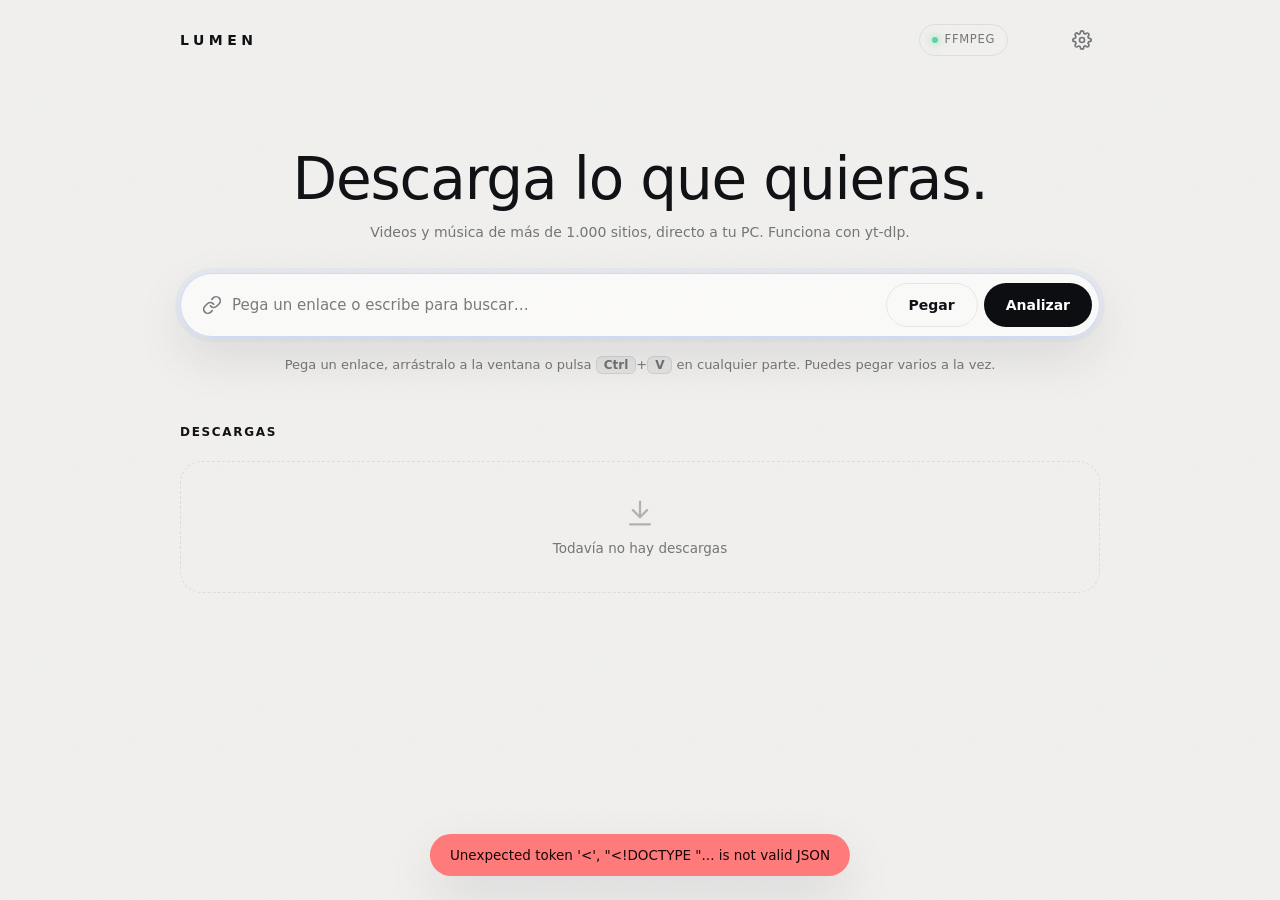
==== commit 739cf258: "﻿Lumen 1.2.0: instalador, búsqueda, capítulos, cola y más idiomas - yt-dlp se actualiza solo desde l" ====
--- a/web/index.html
+++ b/web/index.html
@@ -18,6 +18,13 @@
     <button class="icon-btn" id="settingsBtn" title="Ajustes"><svg width="20" height="20" viewBox="0 0 24 24" fill="none" stroke="currentColor" stroke-width="2" stroke-linecap="round" stroke-linejoin="round"><circle cx="12" cy="12" r="3"/><path d="M19.4 15a1.65 1.65 0 0 0 .33 1.82l.06.06a2 2 0 1 1-2.83 2.83l-.06-.06a1.65 1.65 0 0 0-1.82-.33 1.65 1.65 0 0 0-1 1.51V21a2 2 0 1 1-4 0v-.09A1.65 1.65 0 0 0 9 19.4a1.65 1.65 0 0 0-1.82.33l-.06.06a2 2 0 1 1-2.83-2.83l.06-.06A1.65 1.65 0 0 0 4.68 15a1.65 1.65 0 0 0-1.51-1H3a2 2 0 1 1 0-4h.09A1.65 1.65 0 0 0 4.6 9a1.65 1.65 0 0 0-.33-1.82l-.06-.06a2 2 0 1 1 2.83-2.83l.06.06A1.65 1.65 0 0 0 9 4.68a1.65 1.65 0 0 0 1-1.51V3a2 2 0 1 1 4 0v.09a1.65 1.65 0 0 0 1 1.51 1.65 1.65 0 0 0 1.82-.33l.06-.06a2 2 0 1 1 2.83 2.83l-.06.06A1.65 1.65 0 0 0 19.4 9a1.65 1.65 0 0 0 1.51 1H21a2 2 0 1 1 0 4h-.09a1.65 1.65 0 0 0-1.51 1z"/></svg></button>
   </header>
 
+  <div class="clip-banner update-banner hidden" id="updateBanner">
+    <svg width="18" height="18" viewBox="0 0 24 24" fill="none" stroke="currentColor" stroke-width="2" stroke-linecap="round" stroke-linejoin="round"><path d="M12 3v12m-5-5 5 5 5-5M5 21h14"/></svg>
+    <span id="updateText"></span>
+    <button class="btn small primary" id="updateGet">Descargar</button>
+    <button class="icon-btn" id="updateClose" title="Ignorar"><svg width="16" height="16" viewBox="0 0 24 24" fill="none" stroke="currentColor" stroke-width="2.2" stroke-linecap="round"><path d="M18 6 6 18M6 6l12 12"/></svg></button>
+  </div>
+
   <div class="clip-banner hidden" id="clipBanner">
     <svg width="18" height="18" viewBox="0 0 24 24" fill="none" stroke="currentColor" stroke-width="2" stroke-linecap="round" stroke-linejoin="round"><rect x="8" y="2" width="8" height="4" rx="1"/><path d="M16 4h2a2 2 0 0 1 2 2v14a2 2 0 0 1-2 2H6a2 2 0 0 1-2-2V6a2 2 0 0 1 2-2h2"/></svg>
     <span id="clipText"></span>
@@ -33,7 +40,7 @@
   <section class="card url-card" id="urlCard">
     <label class="url-field">
       <svg width="20" height="20" viewBox="0 0 24 24" fill="none" stroke="currentColor" stroke-width="2" stroke-linecap="round" stroke-linejoin="round"><path d="M10 13a5 5 0 0 0 7.54.54l3-3a5 5 0 0 0-7.07-7.07l-1.72 1.71"/><path d="M14 11a5 5 0 0 0-7.54-.54l-3 3a5 5 0 0 0 7.07 7.07l1.71-1.71"/></svg>
-      <input id="url" type="text" placeholder="Pega uno o varios enlaces…" autocomplete="off" spellcheck="false" autofocus>
+      <input id="url" type="text" placeholder="Pega un enlace o escribe para buscar…" autocomplete="off" spellcheck="false" autofocus>
     </label>
     <button class="btn ghost" id="paste">Pegar</button>
     <button class="btn primary" id="analyze">Analizar</button>
@@ -98,6 +105,7 @@
           <label class="check"><input type="checkbox" id="meta"> Portada y metadatos</label>
           <label class="check" id="subsWrap"><input type="checkbox" id="subs"> Subtítulos (es/en)</label>
           <label class="check" id="clipWrap"><input type="checkbox" id="clipOn"> Solo un fragmento</label>
+          <label class="check hidden" id="chapWrap"><input type="checkbox" id="chapOn"> <span id="chapText">Dividir por capítulos</span></label>
         </div>
 
         <div class="clip hidden" id="clipBody">
@@ -185,6 +193,16 @@
       <div class="seg small" id="sTheme"><button type="button" data-v="system">Sistema</button><button type="button" data-v="light">Claro</button><button type="button" data-v="dark">Oscuro</button></div>
     </div>
     <div class="field">
+      <label for="sLang">Idioma</label>
+      <select id="sLang">
+        <option value="auto">Automático (Windows)</option>
+        <option value="es">Español</option>
+        <option value="en">English</option>
+        <option value="pt">Português</option>
+        <option value="fr">Français</option>
+      </select>
+    </div>
+    <div class="field">
       <label>Descargas a la vez</label>
       <div class="seg small" id="sParallel"><button type="button" data-v="1">1</button><button type="button" data-v="2">2</button><button type="button" data-v="3">3</button><button type="button" data-v="4">4</button><button type="button" data-v="5">5</button></div>
     </div>
@@ -203,6 +221,22 @@
       </select>
       <input id="sCustom" class="hidden" placeholder="%(uploader)s/%(title)s" spellcheck="false">
       <small id="sTemplateHint"></small>
+    </div>
+    <div class="field">
+      <label for="sMp3">Calidad del MP3</label>
+      <select id="sMp3">
+        <option value="0">Máxima (VBR)</option>
+        <option value="320">320 kbps</option>
+        <option value="256">256 kbps</option>
+        <option value="192">192 kbps</option>
+        <option value="128">128 kbps</option>
+      </select>
+    </div>
+    <div class="field">
+      <label>Descargar desde el navegador</label>
+      <small>Crea un marcador en tu navegador con esta dirección. Cuando estés viendo un video, pulsa el marcador y se abrirá en Lumen.</small>
+      <div class="inline bookmarklet"><code id="bmCode"></code><button type="button" class="btn small ghost" id="bmCopy">Copiar</button></div>
+      <small class="hidden" id="bmNote">Disponible en la versión instalada o portable de Lumen (Lumen.exe).</small>
     </div>
     <div class="field">
       <label for="sCookies">Usar sesión del navegador</label>
@@ -222,6 +256,8 @@
       <label class="check"><input type="checkbox" id="sSound"> Sonido al terminar</label>
       <label class="check"><input type="checkbox" id="sClipboard"> Detectar enlaces copiados</label>
       <label class="check"><input type="checkbox" id="sAmbient"> Modo ambiente: el fondo toma los colores del video</label>
+      <label class="check"><input type="checkbox" id="sTray"> Seguir en la bandeja del sistema si cierras la ventana con descargas en curso</label>
+      <label class="check"><input type="checkbox" id="sAutoUpdate"> Actualizar yt-dlp automáticamente</label>
     </div>
     <div class="field version">
       <span id="sVersion"></span>
@@ -231,6 +267,7 @@
 </dialog>
 
 <div class="toast" id="toast"></div>
+<script src="i18n.js"></script>
 <script src="app.js"></script>
 </body>
 </html>
--- a/web/style.css
+++ b/web/style.css
@@ -549,3 +549,19 @@
   .search { width: auto; flex: 1; }
   .list-head { flex-wrap: wrap; }
 }
+
+/* ---------- 1.2: búsqueda, cola, avisos y marcador ---------- */
+.update-banner { border-color: rgba(122, 162, 255, .45); }
+.update-banner svg { color: var(--accent-2); }
+.panel[data-kind="search"] .meta > :not(h2):not(.sub) { display: none !important; }
+.panel[data-kind="search"] .entries-list { max-height: 520px; }
+.entry.result { grid-template-columns: 112px minmax(0, 1fr) auto; width: 100%; text-align: left; padding: 7px 8px; }
+.entry.result img, .entry.result .ph { width: 112px; }
+.entry.result .t { white-space: normal; display: -webkit-box; -webkit-line-clamp: 2; -webkit-box-orient: vertical; overflow: hidden; font-weight: 500; }
+.entry.result:hover .t { color: var(--accent-2); }
+.job.paused .bar { display: block; }
+.job.paused .bar i { background: var(--surface-3); box-shadow: none; }
+.job.paused .st { color: var(--warn); }
+.jact .icon-btn:disabled { opacity: .25; }
+.bookmarklet { align-items: stretch; }
+.bookmarklet code { flex: 1; min-width: 0; padding: 7px 10px; border-radius: var(--radius-sm); overflow: hidden; text-overflow: ellipsis; white-space: nowrap; font-size: 11px; }
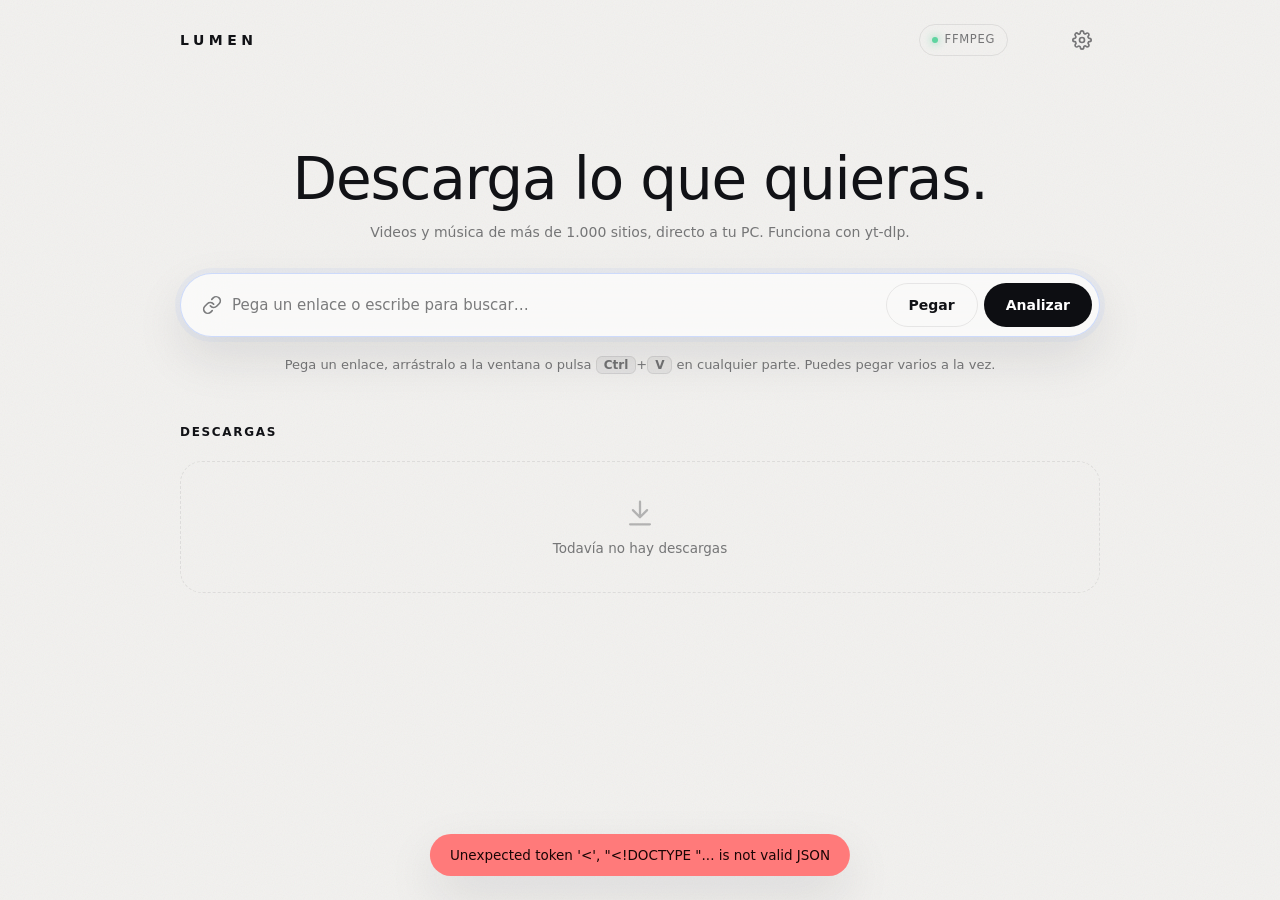
==== commit 5bd66dd3: "Lumen 1.4.0: extensión para el navegador - Botón «Descargar» en YouTube con las calidades y su tamañ" ====
--- a/web/index.html
+++ b/web/index.html
@@ -98,12 +98,14 @@
           <button data-v="audio"><svg width="16" height="16" viewBox="0 0 24 24" fill="none" stroke="currentColor" stroke-width="2" stroke-linecap="round" stroke-linejoin="round"><path d="M9 18V5l12-2v13"/><circle cx="6" cy="18" r="3"/><circle cx="18" cy="16" r="3"/></svg>Solo audio</button>
         </div>
 
+        <div class="row" id="vfmtRow"><label>Formato</label><div class="chips" id="vfmt"></div></div>
         <div class="row" id="qualityRow"><label>Calidad</label><div class="chips" id="quality"></div></div>
         <div class="row hidden" id="afmtRow"><label>Formato</label><div class="chips" id="afmt"></div></div>
 
         <div class="toggles">
           <label class="check"><input type="checkbox" id="meta"> Portada y metadatos</label>
-          <label class="check" id="subsWrap"><input type="checkbox" id="subs"> Subtítulos (es/en)</label>
+          <span class="subs-wrap" id="subsWrap"><label class="check"><input type="checkbox" id="subs"> Subtítulos</label>
+            <select id="subLang" class="mini-select hidden" aria-label="Idioma de los subtítulos"></select></span>
           <label class="check" id="clipWrap"><input type="checkbox" id="clipOn"> Solo un fragmento</label>
           <label class="check hidden" id="chapWrap"><input type="checkbox" id="chapOn"> <span id="chapText">Dividir por capítulos</span></label>
         </div>
@@ -138,6 +140,7 @@
           <button id="pick">Cambiar</button>
         </div>
 
+        <div class="dl-row">
         <button class="btn primary big" id="download">
           <span class="dl-main">
             <svg width="18" height="18" viewBox="0 0 24 24" fill="none" stroke="currentColor" stroke-width="2.4" stroke-linecap="round" stroke-linejoin="round"><path d="M12 4v11m-5-5 5 5 5-5M5 20h14"/></svg>
@@ -148,6 +151,16 @@
             Añadido a la cola
           </span>
         </button>
+        <button class="btn big ghost schedule-btn" id="scheduleBtn" title="Programar descarga" aria-label="Programar descarga">
+          <svg width="20" height="20" viewBox="0 0 24 24" fill="none" stroke="currentColor" stroke-width="2" stroke-linecap="round" stroke-linejoin="round"><circle cx="12" cy="13" r="8"/><path d="M12 9v4l2.5 2.5M9 2h6"/></svg>
+        </button>
+        </div>
+        <div class="schedule-pop hidden" id="schedulePop">
+          <label for="schedTime">Empezar a las</label>
+          <input type="time" id="schedTime" required>
+          <span id="schedWhen"></span>
+          <button class="btn small primary" id="schedGo">Programar</button>
+        </div>
       </div>
     </div>
 
@@ -231,6 +244,11 @@
         <option value="192">192 kbps</option>
         <option value="128">128 kbps</option>
       </select>
+    </div>
+    <div class="field">
+      <label>Extensión para Chrome, Edge y Brave</label>
+      <small>Añade un botón «Descargar» debajo de los videos de YouTube, con las calidades y su tamaño. Para instalarla: abre chrome://extensions (o edge://extensions), activa el «Modo de desarrollador», pulsa «Cargar descomprimida» y elige la carpeta de la extensión.</small>
+      <div class="inline"><button type="button" class="btn small ghost" id="extFolder">Mostrar la carpeta</button></div>
     </div>
     <div class="field">
       <label>Descargar desde el navegador</label>
--- a/web/style.css
+++ b/web/style.css
@@ -565,3 +565,24 @@
 .jact .icon-btn:disabled { opacity: .25; }
 .bookmarklet { align-items: stretch; }
 .bookmarklet code { flex: 1; min-width: 0; padding: 7px 10px; border-radius: var(--radius-sm); overflow: hidden; text-overflow: ellipsis; white-space: nowrap; font-size: 11px; }
+
+/* ---------- 1.3: formato de video, subtítulos, programar ---------- */
+.subs-wrap { display: inline-flex; align-items: center; gap: 10px; }
+.subs-wrap.off { opacity: .35; pointer-events: none; }
+.subs-wrap.none { display: none; }
+.mini-select { font-size: 12.5px; height: 28px; padding: 0 10px; border-radius: var(--pill); border: 1px solid var(--border);
+  background: var(--surface-2); outline: 0; max-width: 220px; cursor: pointer; }
+.mini-select:focus { border-color: var(--accent-2); }
+.mini-select option { background: var(--surface-solid); }
+
+.dl-row { display: flex; gap: 8px; }
+.dl-row #download { flex: 1; min-width: 0; }
+.schedule-btn { width: 52px !important; flex: none; padding: 0; }
+.schedule-pop { display: flex; flex-wrap: wrap; align-items: center; gap: 10px 12px; margin-top: 10px; padding: 12px 14px;
+  border: 1px solid var(--border); border-radius: var(--radius-md); background: var(--surface-2); font-size: 13px; }
+.schedule-pop label { color: var(--muted); }
+.schedule-pop input[type=time] { height: 34px; padding: 0 10px; border-radius: var(--pill); border: 1px solid var(--border);
+  background: var(--surface); outline: 0; font-variant-numeric: tabular-nums; }
+.schedule-pop input[type=time]:focus { border-color: var(--accent-2); }
+.schedule-pop #schedWhen { flex: 1; min-width: 120px; color: var(--muted); }
+.job.scheduled .bar { opacity: .35; }
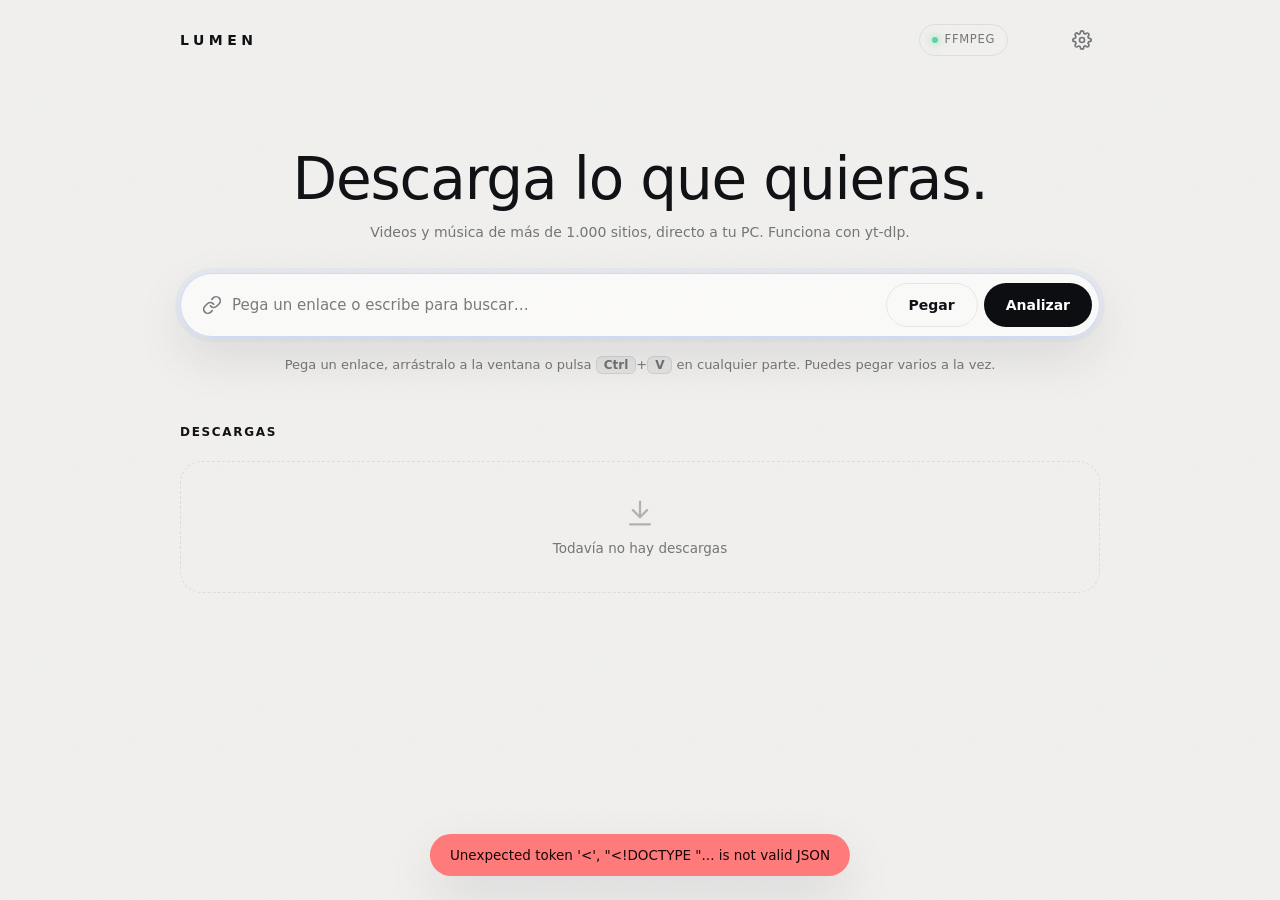
==== commit 6ae901c8: "Lumen 1.5.0: extensión en Firefox e instalación desde Lumen - Extensión para Firefox firmada por Moz" ====
--- a/web/index.html
+++ b/web/index.html
@@ -246,9 +246,11 @@
       </select>
     </div>
     <div class="field">
-      <label>Extensión para Chrome, Edge y Brave</label>
-      <small>Añade un botón «Descargar» debajo de los videos de YouTube, con las calidades y su tamaño. Para instalarla: abre chrome://extensions (o edge://extensions), activa el «Modo de desarrollador», pulsa «Cargar descomprimida» y elige la carpeta de la extensión.</small>
-      <div class="inline"><button type="button" class="btn small ghost" id="extFolder">Mostrar la carpeta</button></div>
+      <label>Extensión del navegador</label>
+      <small>Un botón «Descargar» debajo de los videos de YouTube, con las calidades y su tamaño, y en la barra del navegador para cualquier otro sitio.</small>
+      <div class="ext-browsers" id="extBrowsers"></div>
+      <div class="ext-steps hidden" id="extSteps"></div>
+      <small><a href="#" id="extFolder">Mostrar la carpeta</a></small>
     </div>
     <div class="field">
       <label>Descargar desde el navegador</label>
--- a/web/style.css
+++ b/web/style.css
@@ -586,3 +586,13 @@
 .schedule-pop input[type=time]:focus { border-color: var(--accent-2); }
 .schedule-pop #schedWhen { flex: 1; min-width: 120px; color: var(--muted); }
 .job.scheduled .bar { opacity: .35; }
+
+/* ---------- 1.5: instalar la extensión ---------- */
+.ext-browsers { display: flex; flex-wrap: wrap; gap: 8px; margin: 8px 0 4px; }
+.ext-done { display: inline-flex; align-items: center; height: 32px; padding: 0 14px; border-radius: var(--pill); font-size: 12.5px;
+  color: var(--ok); background: color-mix(in srgb, var(--ok) 12%, transparent); }
+.ext-steps { margin: 6px 0; padding: 12px 14px; border-radius: var(--radius-md); background: var(--surface-2); border: 1px solid var(--border); font-size: 13px; line-height: 1.5; }
+.ext-steps p { margin: 0 0 6px; }
+.ext-steps ol { margin: 0 0 10px; padding-left: 20px; }
+.ext-steps .ext-ok { color: var(--ok); margin: 0; font-weight: 600; }
+#extFolder { color: var(--muted); }
